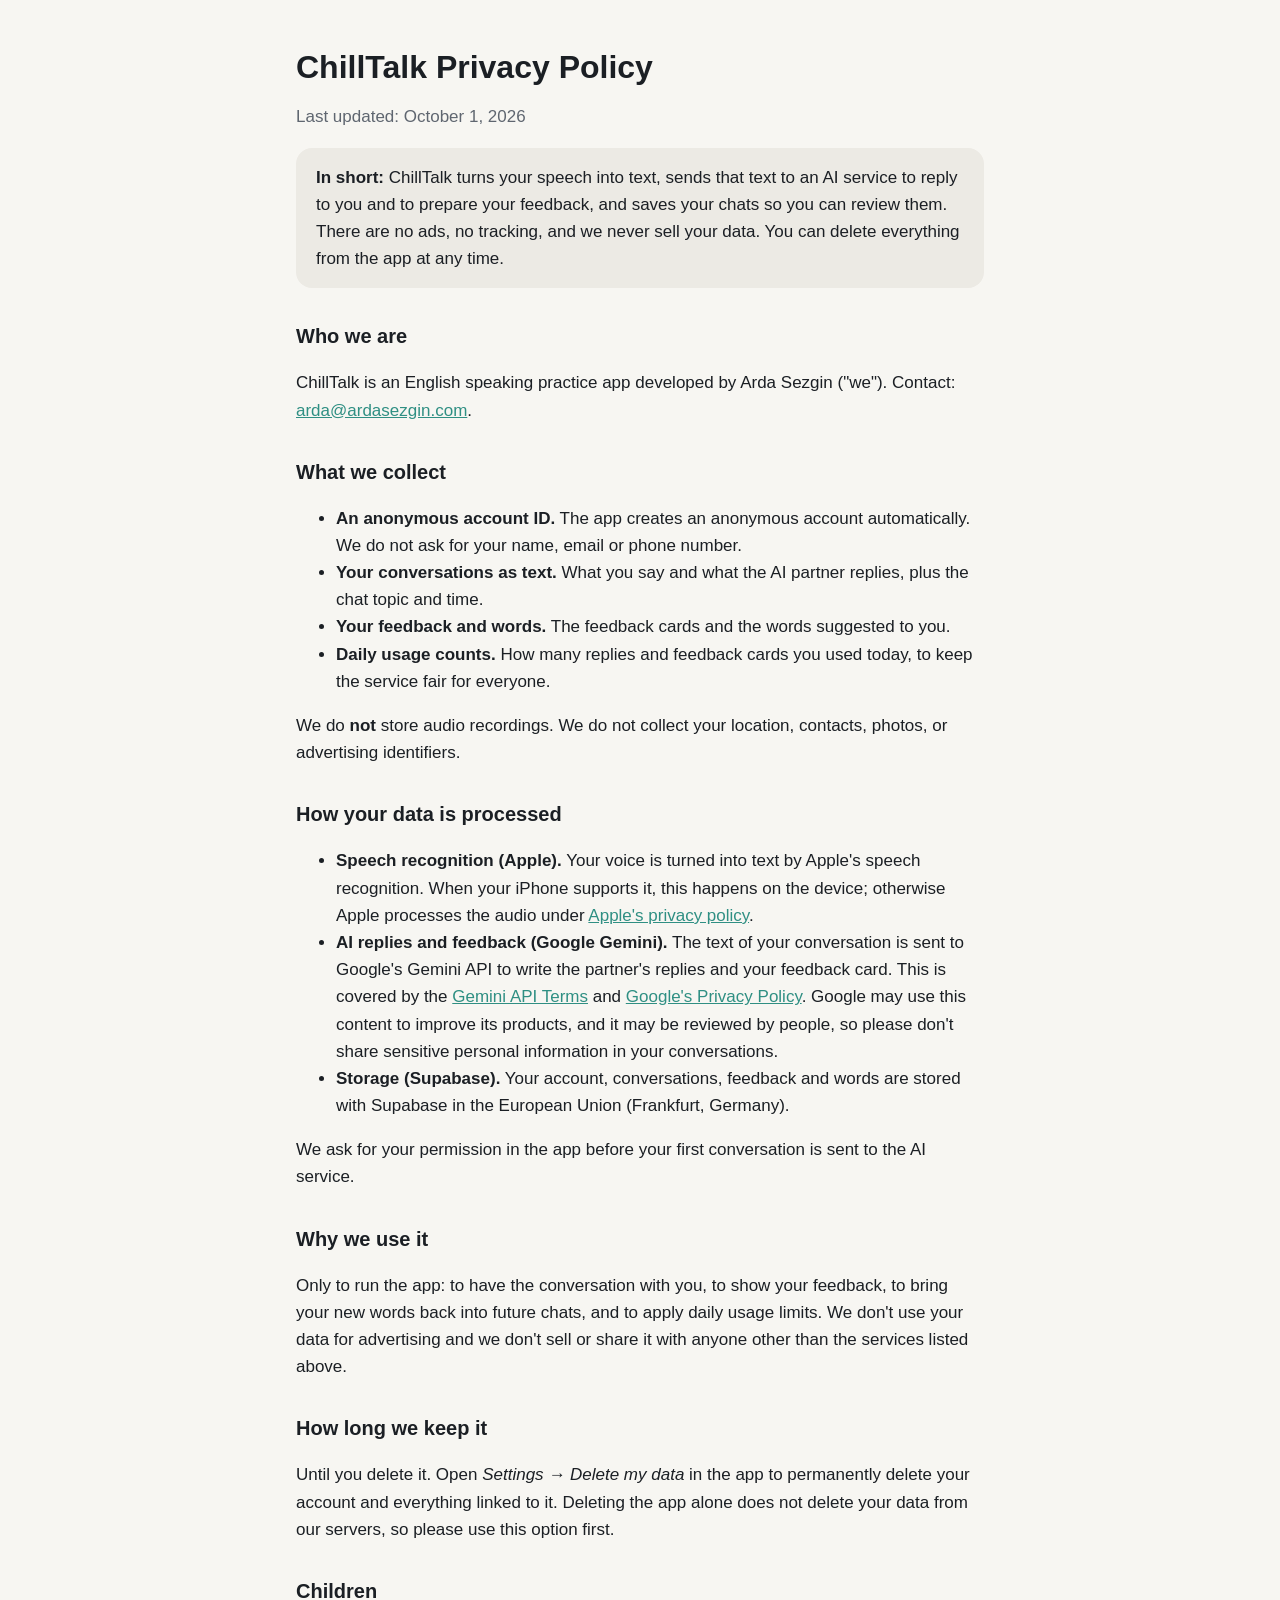
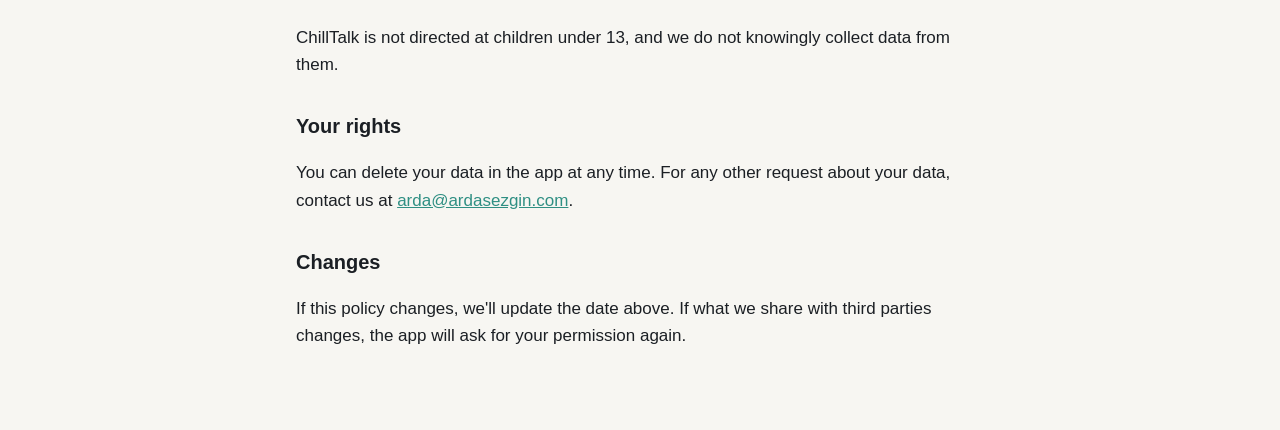
==== privacy.html @ f0de8f10 "ChillTalk privacy policy and support pages" ====
<!doctype html>
<html lang="en">
<head>
<meta charset="utf-8">
<meta name="viewport" content="width=device-width, initial-scale=1">
<title>ChillTalk Privacy Policy</title>
<link rel="stylesheet" href="style.css">
</head>
<body>
<main>
<h1>ChillTalk Privacy Policy</h1>
<p class="muted">Last updated: October 1, 2026</p>

<div class="card">
<strong>In short:</strong> ChillTalk turns your speech into text, sends that text to an AI service to reply to you and to prepare your feedback, and saves your chats so you can review them. There are no ads, no tracking, and we never sell your data. You can delete everything from the app at any time.
</div>

<h2>Who we are</h2>
<p>ChillTalk is an English speaking practice app developed by Arda Sezgin ("we"). Contact: <a href="mailto:arda@ardasezgin.com">arda@ardasezgin.com</a>.</p>

<h2>What we collect</h2>
<ul>
<li><strong>An anonymous account ID.</strong> The app creates an anonymous account automatically. We do not ask for your name, email or phone number.</li>
<li><strong>Your conversations as text.</strong> What you say and what the AI partner replies, plus the chat topic and time.</li>
<li><strong>Your feedback and words.</strong> The feedback cards and the words suggested to you.</li>
<li><strong>Daily usage counts.</strong> How many replies and feedback cards you used today, to keep the service fair for everyone.</li>
</ul>
<p>We do <strong>not</strong> store audio recordings. We do not collect your location, contacts, photos, or advertising identifiers.</p>

<h2>How your data is processed</h2>
<ul>
<li><strong>Speech recognition (Apple).</strong> Your voice is turned into text by Apple's speech recognition. When your iPhone supports it, this happens on the device; otherwise Apple processes the audio under <a href="https://www.apple.com/legal/privacy/">Apple's privacy policy</a>.</li>
<li><strong>AI replies and feedback (Google Gemini).</strong> The text of your conversation is sent to Google's Gemini API to write the partner's replies and your feedback card. This is covered by the <a href="https://ai.google.dev/gemini-api/terms">Gemini API Terms</a> and <a href="https://policies.google.com/privacy">Google's Privacy Policy</a>.
<!-- Gemini API free tier. When billing is enabled, replace with: "Google does not use this content to train its models." and set GEMINI_FREE_TIER = false in the app. -->
Google may use this content to improve its products, and it may be reviewed by people, so please don't share sensitive personal information in your conversations.
</li>
<li><strong>Storage (Supabase).</strong> Your account, conversations, feedback and words are stored with Supabase in the European Union (Frankfurt, Germany).</li>
</ul>
<p>We ask for your permission in the app before your first conversation is sent to the AI service.</p>

<h2>Why we use it</h2>
<p>Only to run the app: to have the conversation with you, to show your feedback, to bring your new words back into future chats, and to apply daily usage limits. We don't use your data for advertising and we don't sell or share it with anyone other than the services listed above.</p>

<h2>How long we keep it</h2>
<p>Until you delete it. Open <em>Settings → Delete my data</em> in the app to permanently delete your account and everything linked to it. Deleting the app alone does not delete your data from our servers, so please use this option first.</p>

<h2>Children</h2>
<p>ChillTalk is not directed at children under 13, and we do not knowingly collect data from them.</p>

<h2>Your rights</h2>
<p>You can delete your data in the app at any time. For any other request about your data, contact us at <a href="mailto:arda@ardasezgin.com">arda@ardasezgin.com</a>.</p>

<h2>Changes</h2>
<p>If this policy changes, we'll update the date above. If what we share with third parties changes, the app will ask for your permission again.</p>
</main>
</body>
</html>
---- style.css ----
:root { --bg: #F7F6F2; --text: #1B1F24; --muted: #5F6670; --accent: #2F8F83; --card: #ECEAE4; }
@media (prefers-color-scheme: dark) { :root { --bg: #121416; --text: #F2F1ED; --muted: #A7ADB4; --accent: #4FB3A5; --card: #1D2023; } }
* { box-sizing: border-box; }
body { margin: 0; background: var(--bg); color: var(--text); font: 17px/1.6 -apple-system, BlinkMacSystemFont, "Segoe UI", Roboto, sans-serif; }
main { max-width: 720px; margin: 0 auto; padding: 48px 16px 64px; }
h1 { font-size: 32px; line-height: 1.2; margin: 0 0 4px; }
h2 { font-size: 20px; margin: 32px 0 8px; }
p, li { color: var(--text); }
.muted { color: var(--muted); }
a { color: var(--accent); }
.card { background: var(--card); border-radius: 16px; padding: 16px 20px; margin: 16px 0; }
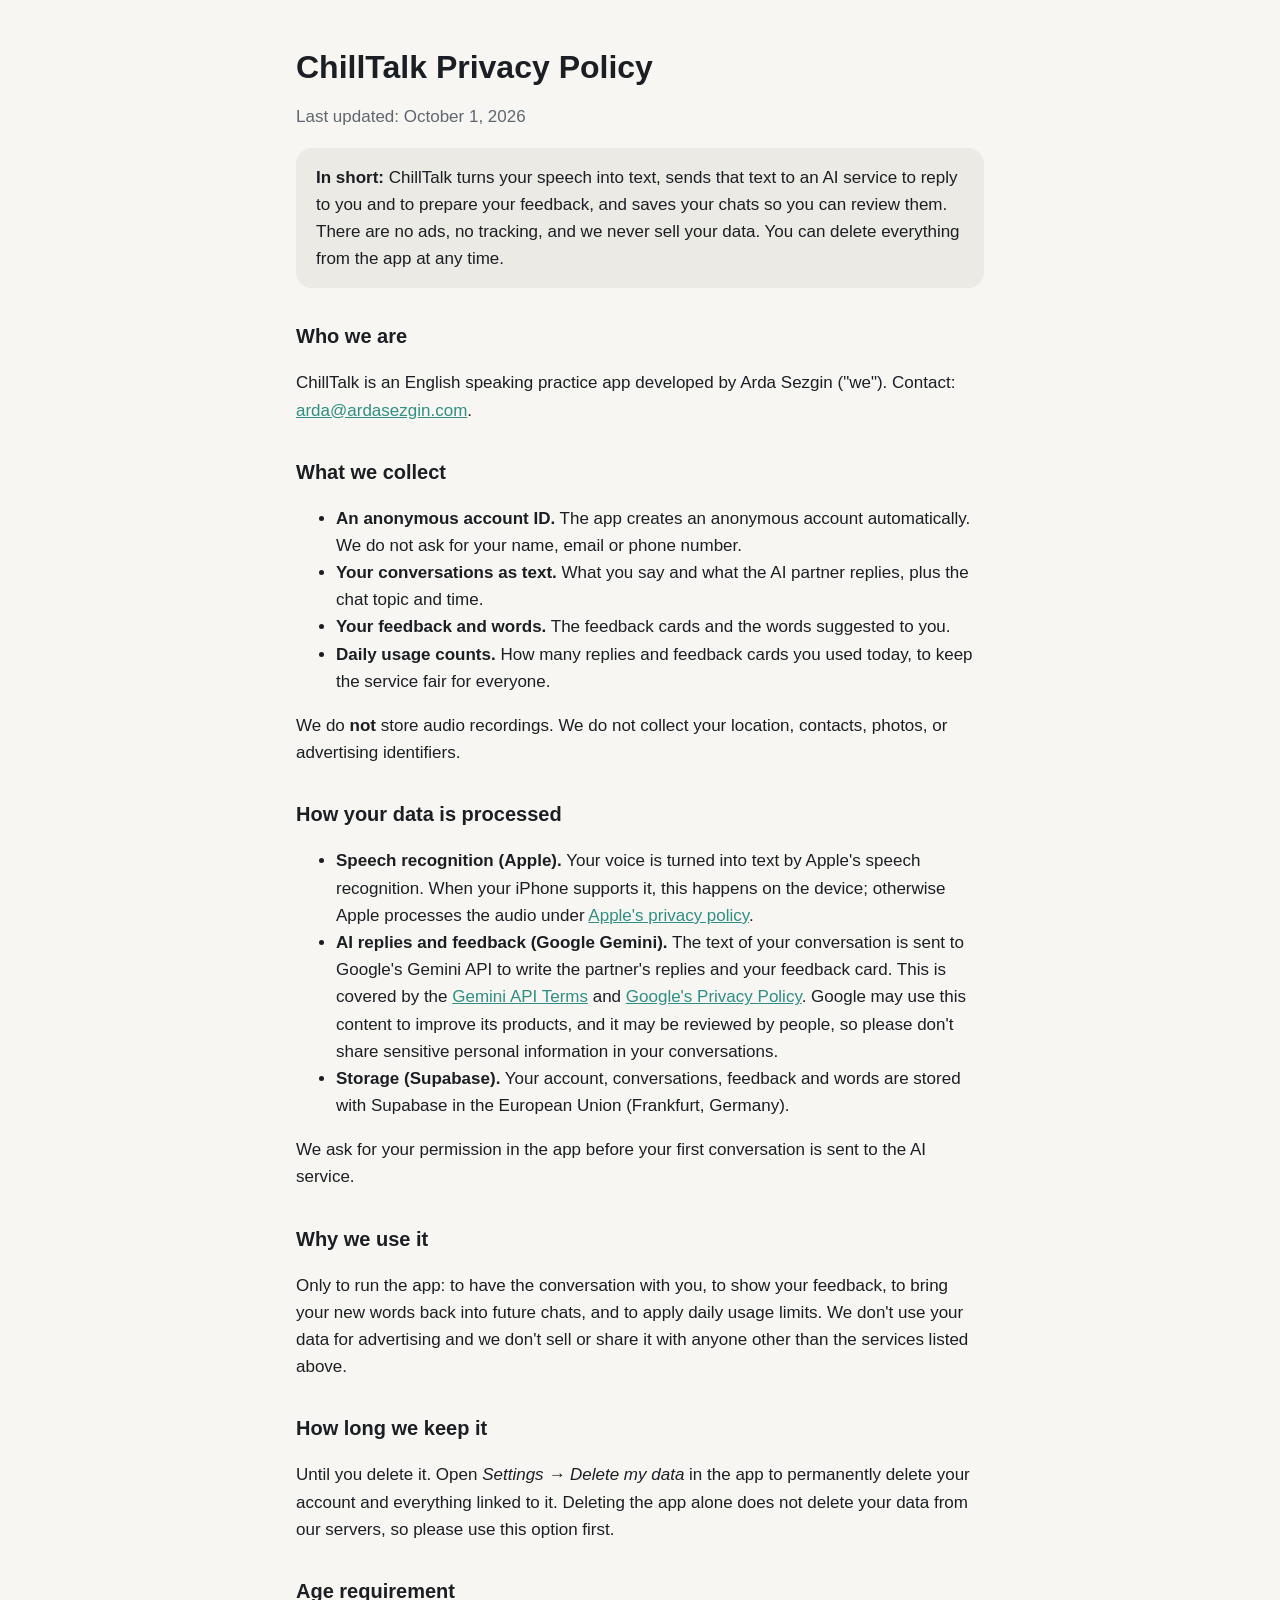
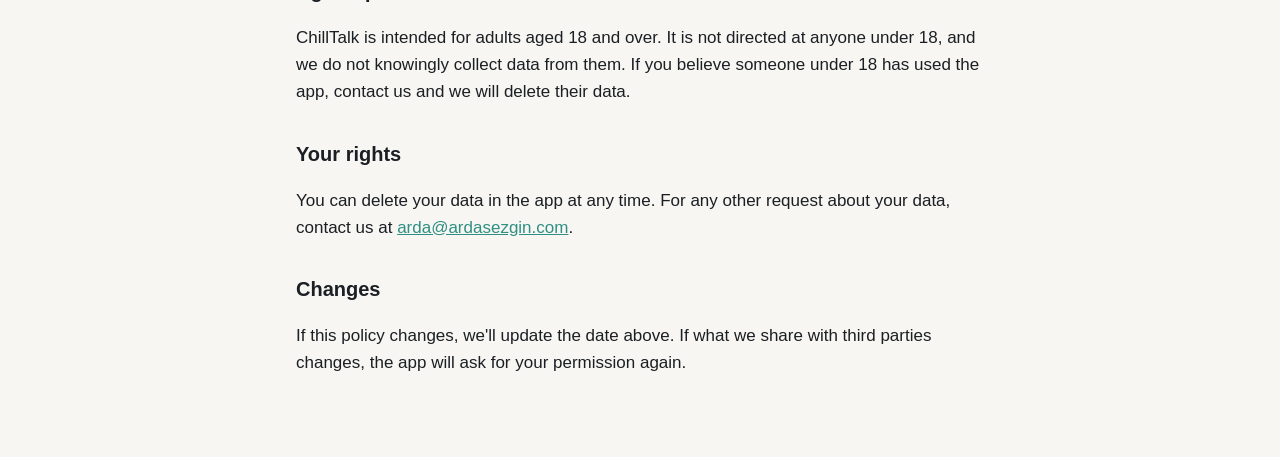
==== commit 7784dba0: "Privacy policy: app is for users aged 18+" ====
--- a/privacy.html
+++ b/privacy.html
@@ -44,8 +44,8 @@
 <h2>How long we keep it</h2>
 <p>Until you delete it. Open <em>Settings → Delete my data</em> in the app to permanently delete your account and everything linked to it. Deleting the app alone does not delete your data from our servers, so please use this option first.</p>
 
-<h2>Children</h2>
-<p>ChillTalk is not directed at children under 13, and we do not knowingly collect data from them.</p>
+<h2>Age requirement</h2>
+<p>ChillTalk is intended for adults aged 18 and over. It is not directed at anyone under 18, and we do not knowingly collect data from them. If you believe someone under 18 has used the app, contact us and we will delete their data.</p>
 
 <h2>Your rights</h2>
 <p>You can delete your data in the app at any time. For any other request about your data, contact us at <a href="mailto:arda@ardasezgin.com">arda@ardasezgin.com</a>.</p>
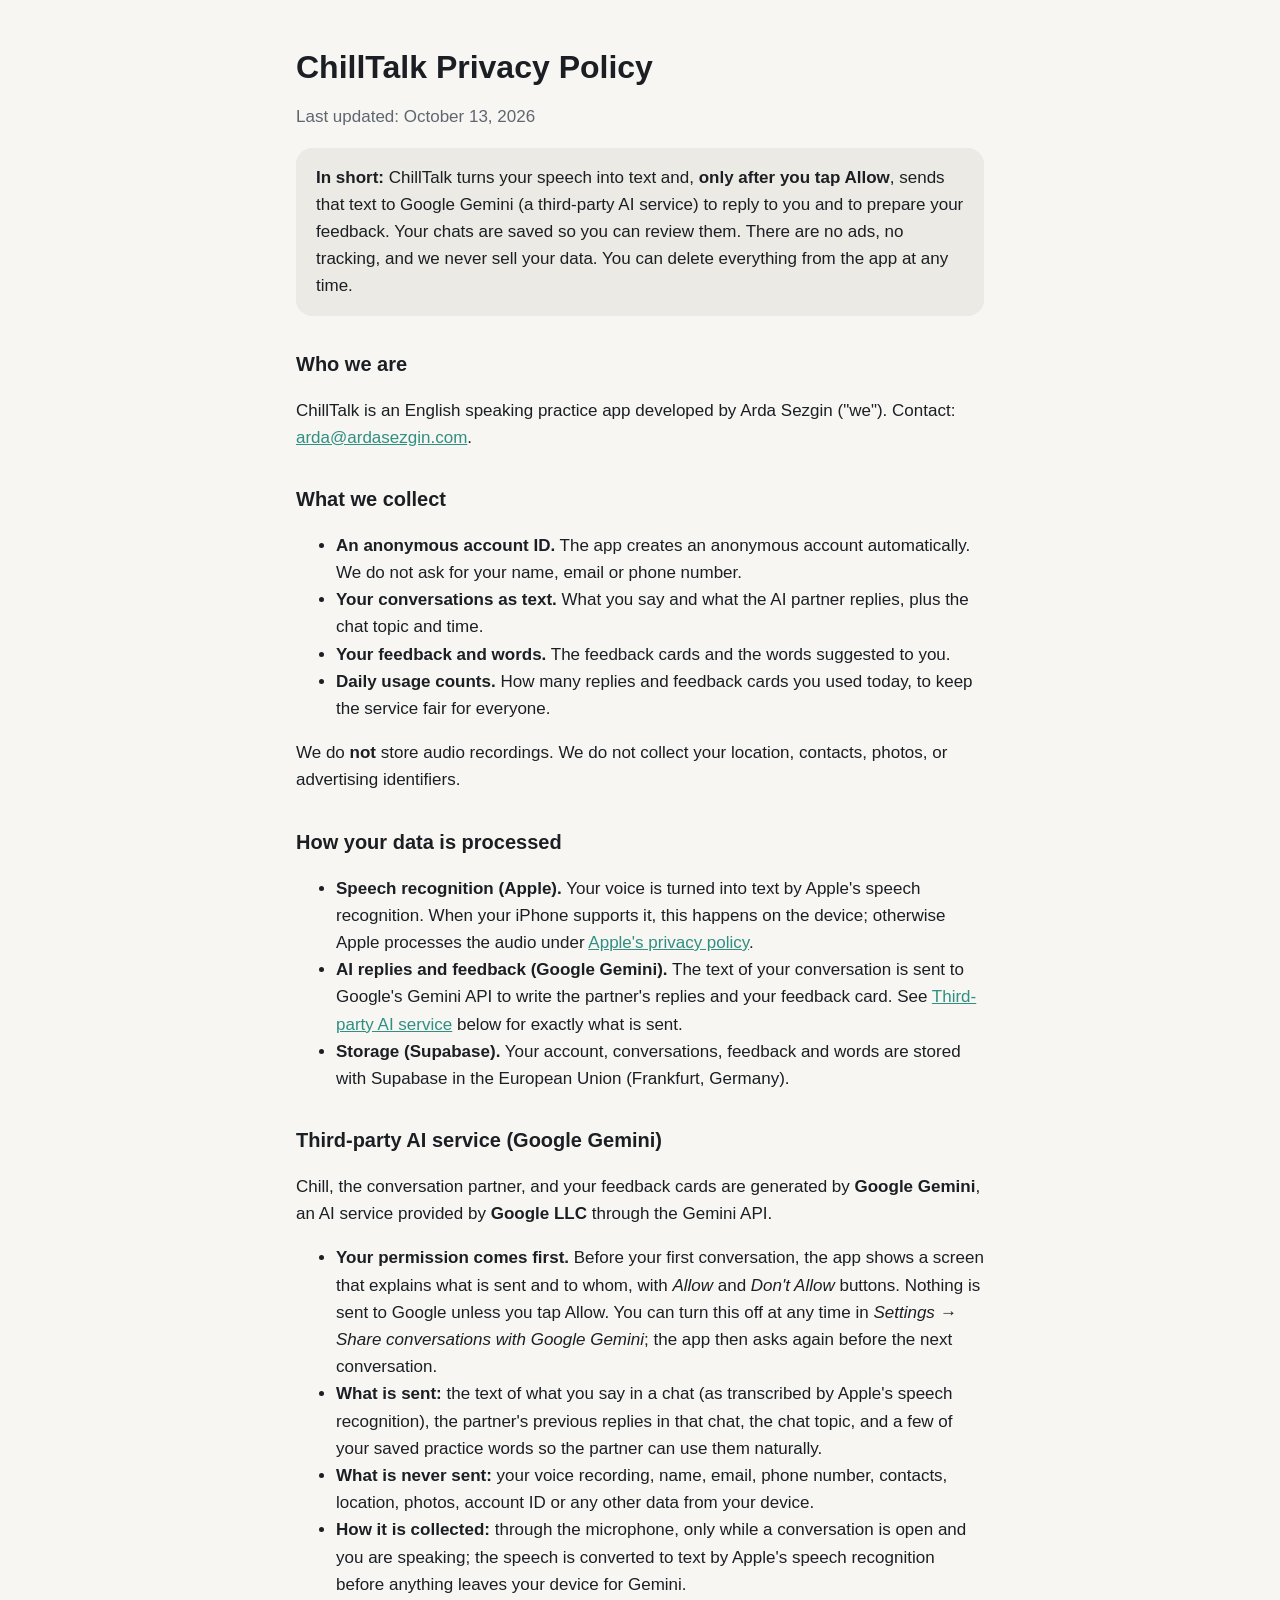
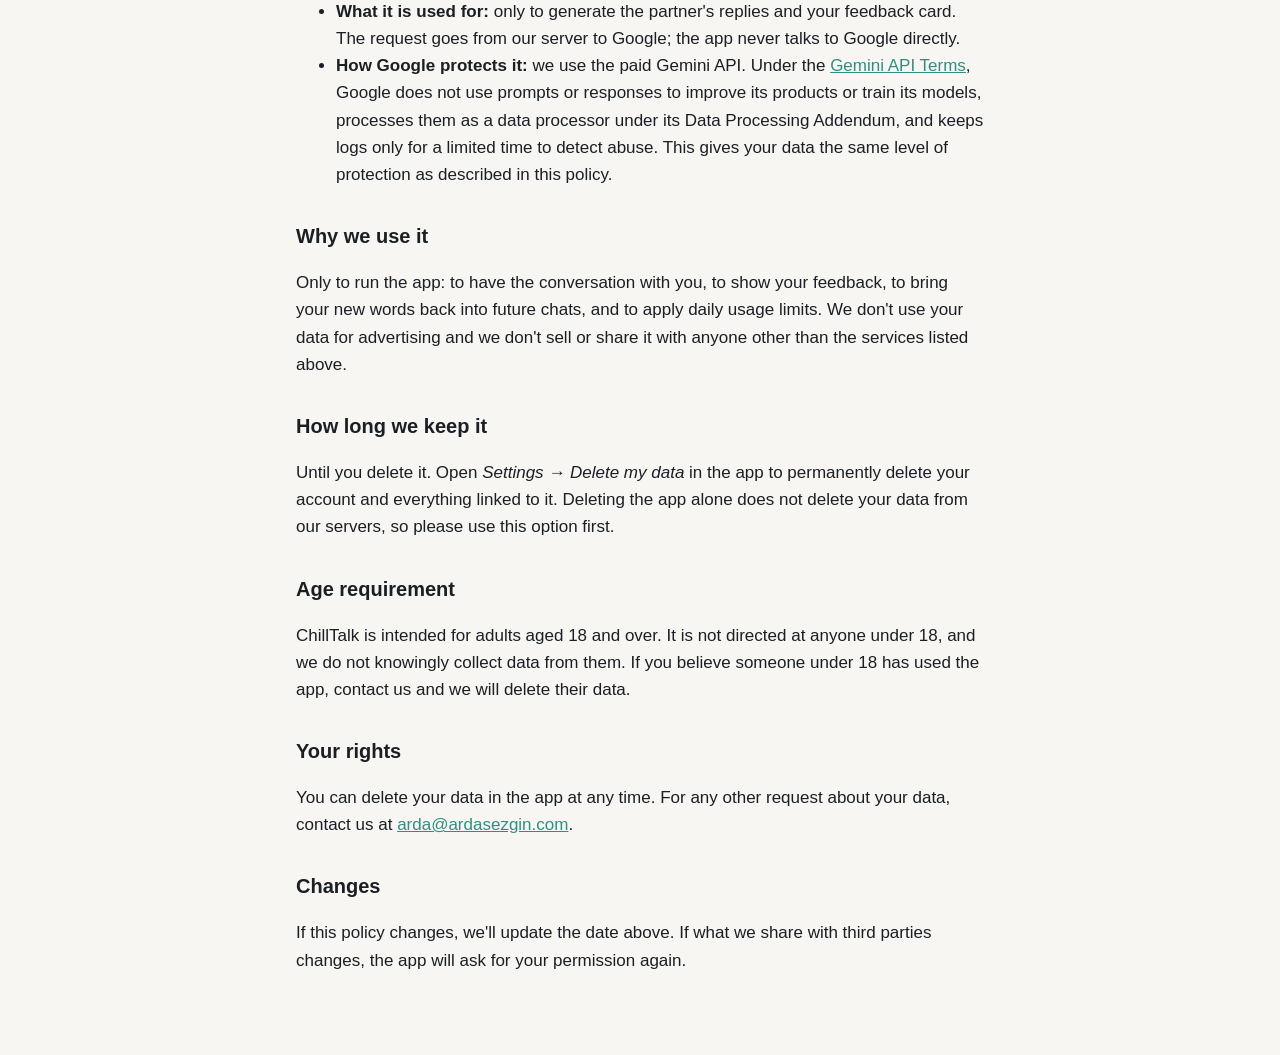
==== commit 79a30893: "Privacy policy: third-party AI section (paid Gemini API); Supabase keepalive workflow" ====
--- a/privacy.html
+++ b/privacy.html
@@ -9,10 +9,10 @@
 <body>
 <main>
 <h1>ChillTalk Privacy Policy</h1>
-<p class="muted">Last updated: October 1, 2026</p>
+<p class="muted">Last updated: October 13, 2026</p>
 
 <div class="card">
-<strong>In short:</strong> ChillTalk turns your speech into text, sends that text to an AI service to reply to you and to prepare your feedback, and saves your chats so you can review them. There are no ads, no tracking, and we never sell your data. You can delete everything from the app at any time.
+<strong>In short:</strong> ChillTalk turns your speech into text and, <strong>only after you tap Allow</strong>, sends that text to Google Gemini (a third-party AI service) to reply to you and to prepare your feedback. Your chats are saved so you can review them. There are no ads, no tracking, and we never sell your data. You can delete everything from the app at any time.
 </div>
 
 <h2>Who we are</h2>
@@ -30,13 +30,19 @@
 <h2>How your data is processed</h2>
 <ul>
 <li><strong>Speech recognition (Apple).</strong> Your voice is turned into text by Apple's speech recognition. When your iPhone supports it, this happens on the device; otherwise Apple processes the audio under <a href="https://www.apple.com/legal/privacy/">Apple's privacy policy</a>.</li>
-<li><strong>AI replies and feedback (Google Gemini).</strong> The text of your conversation is sent to Google's Gemini API to write the partner's replies and your feedback card. This is covered by the <a href="https://ai.google.dev/gemini-api/terms">Gemini API Terms</a> and <a href="https://policies.google.com/privacy">Google's Privacy Policy</a>.
-<!-- Gemini API free tier. When billing is enabled, replace with: "Google does not use this content to train its models." and set GEMINI_FREE_TIER = false in the app. -->
-Google may use this content to improve its products, and it may be reviewed by people, so please don't share sensitive personal information in your conversations.
-</li>
+<li><strong>AI replies and feedback (Google Gemini).</strong> The text of your conversation is sent to Google's Gemini API to write the partner's replies and your feedback card. See <a href="#third-party-ai">Third-party AI service</a> below for exactly what is sent.</li>
 <li><strong>Storage (Supabase).</strong> Your account, conversations, feedback and words are stored with Supabase in the European Union (Frankfurt, Germany).</li>
 </ul>
-<p>We ask for your permission in the app before your first conversation is sent to the AI service.</p>
+<h2 id="third-party-ai">Third-party AI service (Google Gemini)</h2>
+<p>Chill, the conversation partner, and your feedback cards are generated by <strong>Google Gemini</strong>, an AI service provided by <strong>Google LLC</strong> through the Gemini API.</p>
+<ul>
+<li><strong>Your permission comes first.</strong> Before your first conversation, the app shows a screen that explains what is sent and to whom, with <em>Allow</em> and <em>Don't Allow</em> buttons. Nothing is sent to Google unless you tap Allow. You can turn this off at any time in <em>Settings → Share conversations with Google Gemini</em>; the app then asks again before the next conversation.</li>
+<li><strong>What is sent:</strong> the text of what you say in a chat (as transcribed by Apple's speech recognition), the partner's previous replies in that chat, the chat topic, and a few of your saved practice words so the partner can use them naturally.</li>
+<li><strong>What is never sent:</strong> your voice recording, name, email, phone number, contacts, location, photos, account ID or any other data from your device.</li>
+<li><strong>How it is collected:</strong> through the microphone, only while a conversation is open and you are speaking; the speech is converted to text by Apple's speech recognition before anything leaves your device for Gemini.</li>
+<li><strong>What it is used for:</strong> only to generate the partner's replies and your feedback card. The request goes from our server to Google; the app never talks to Google directly.</li>
+<li><strong>How Google protects it:</strong> we use the paid Gemini API. Under the <a href="https://ai.google.dev/gemini-api/terms">Gemini API Terms</a>, Google does not use prompts or responses to improve its products or train its models, processes them as a data processor under its Data Processing Addendum, and keeps logs only for a limited time to detect abuse. This gives your data the same level of protection as described in this policy.</li>
+</ul>
 
 <h2>Why we use it</h2>
 <p>Only to run the app: to have the conversation with you, to show your feedback, to bring your new words back into future chats, and to apply daily usage limits. We don't use your data for advertising and we don't sell or share it with anyone other than the services listed above.</p>
